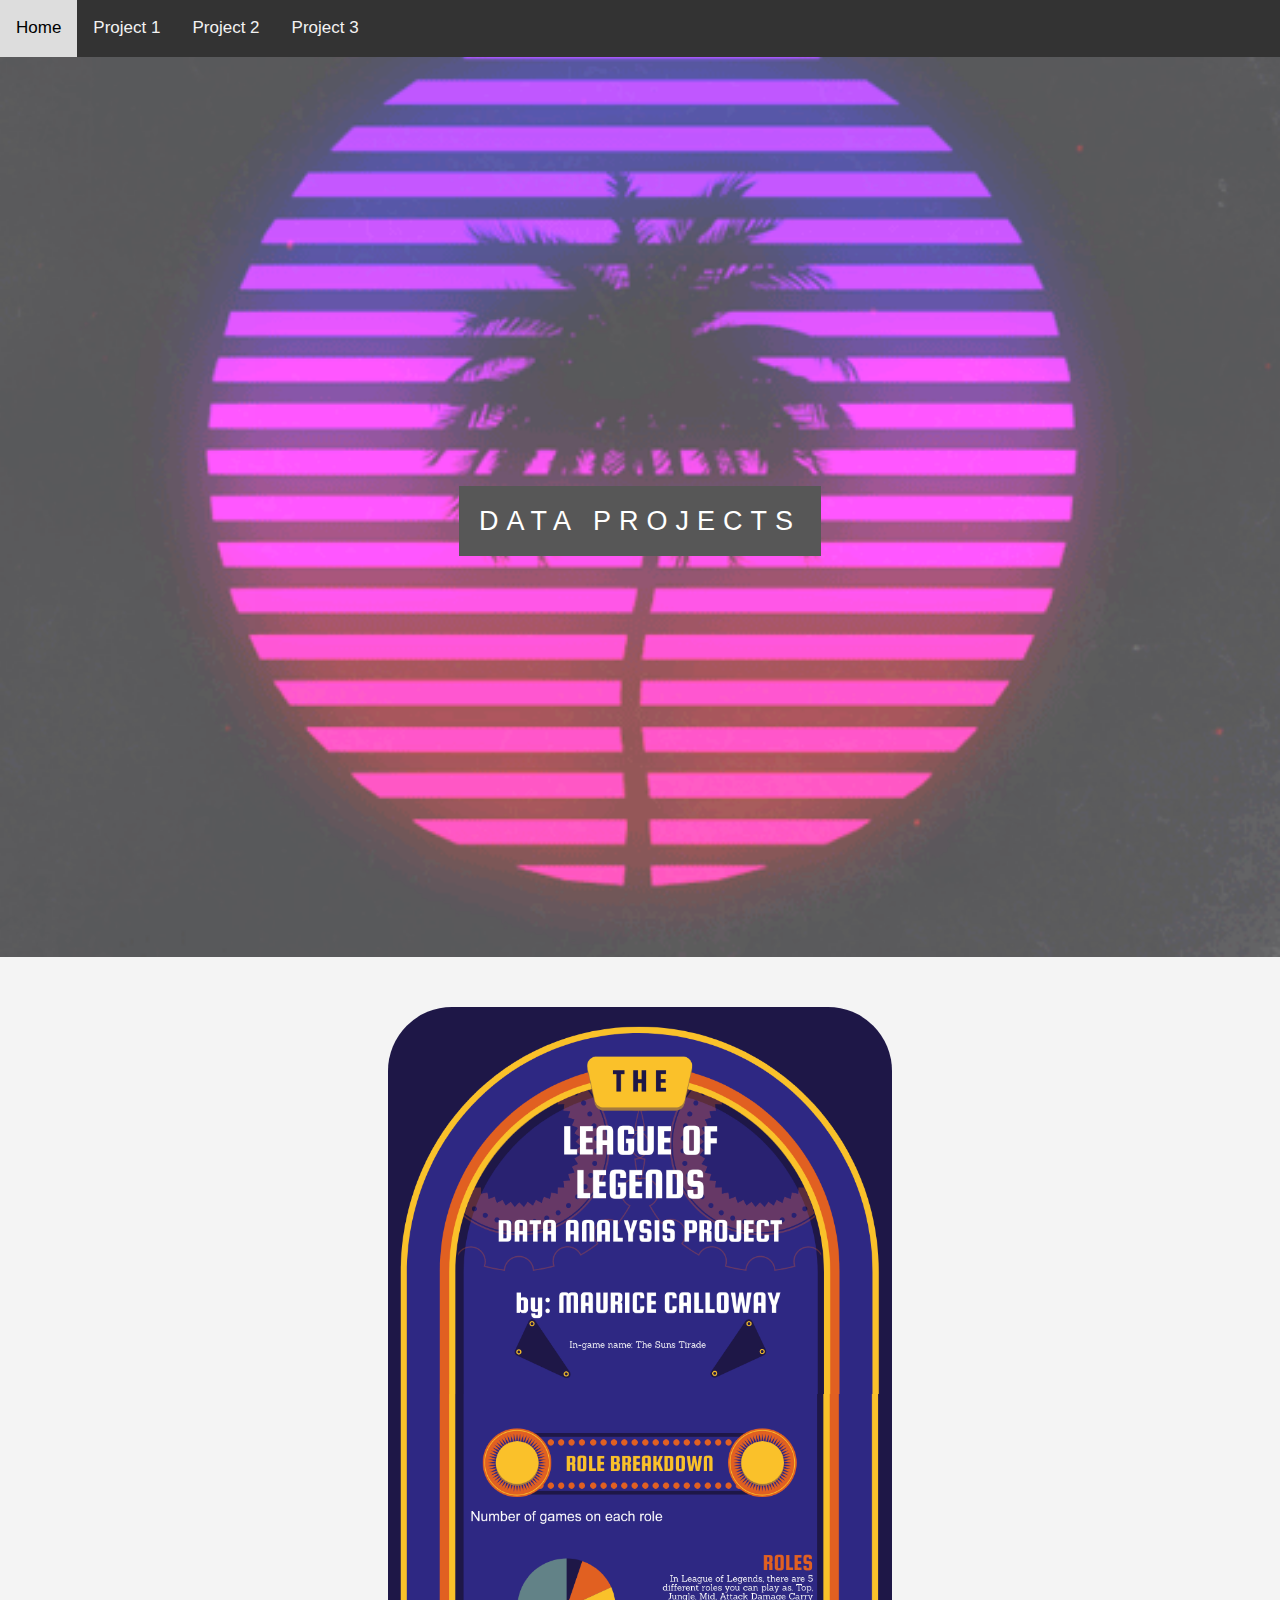
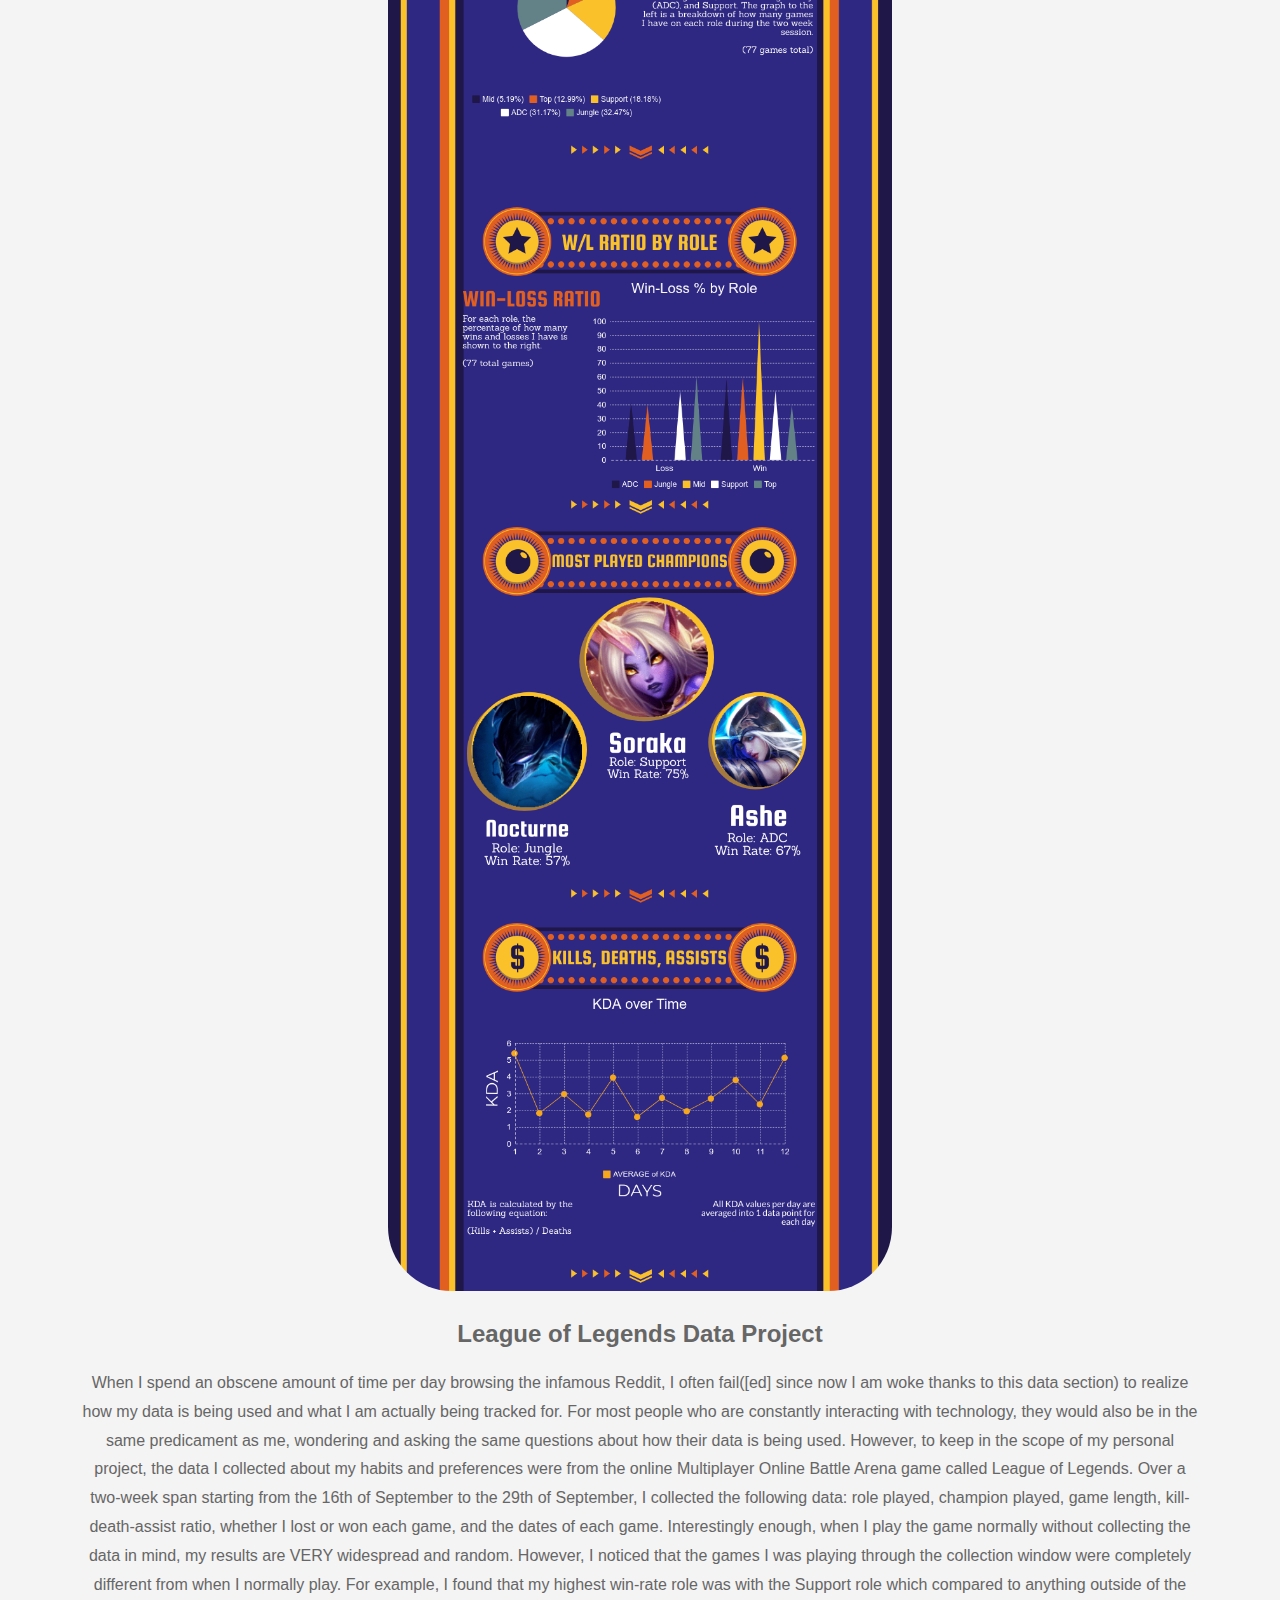
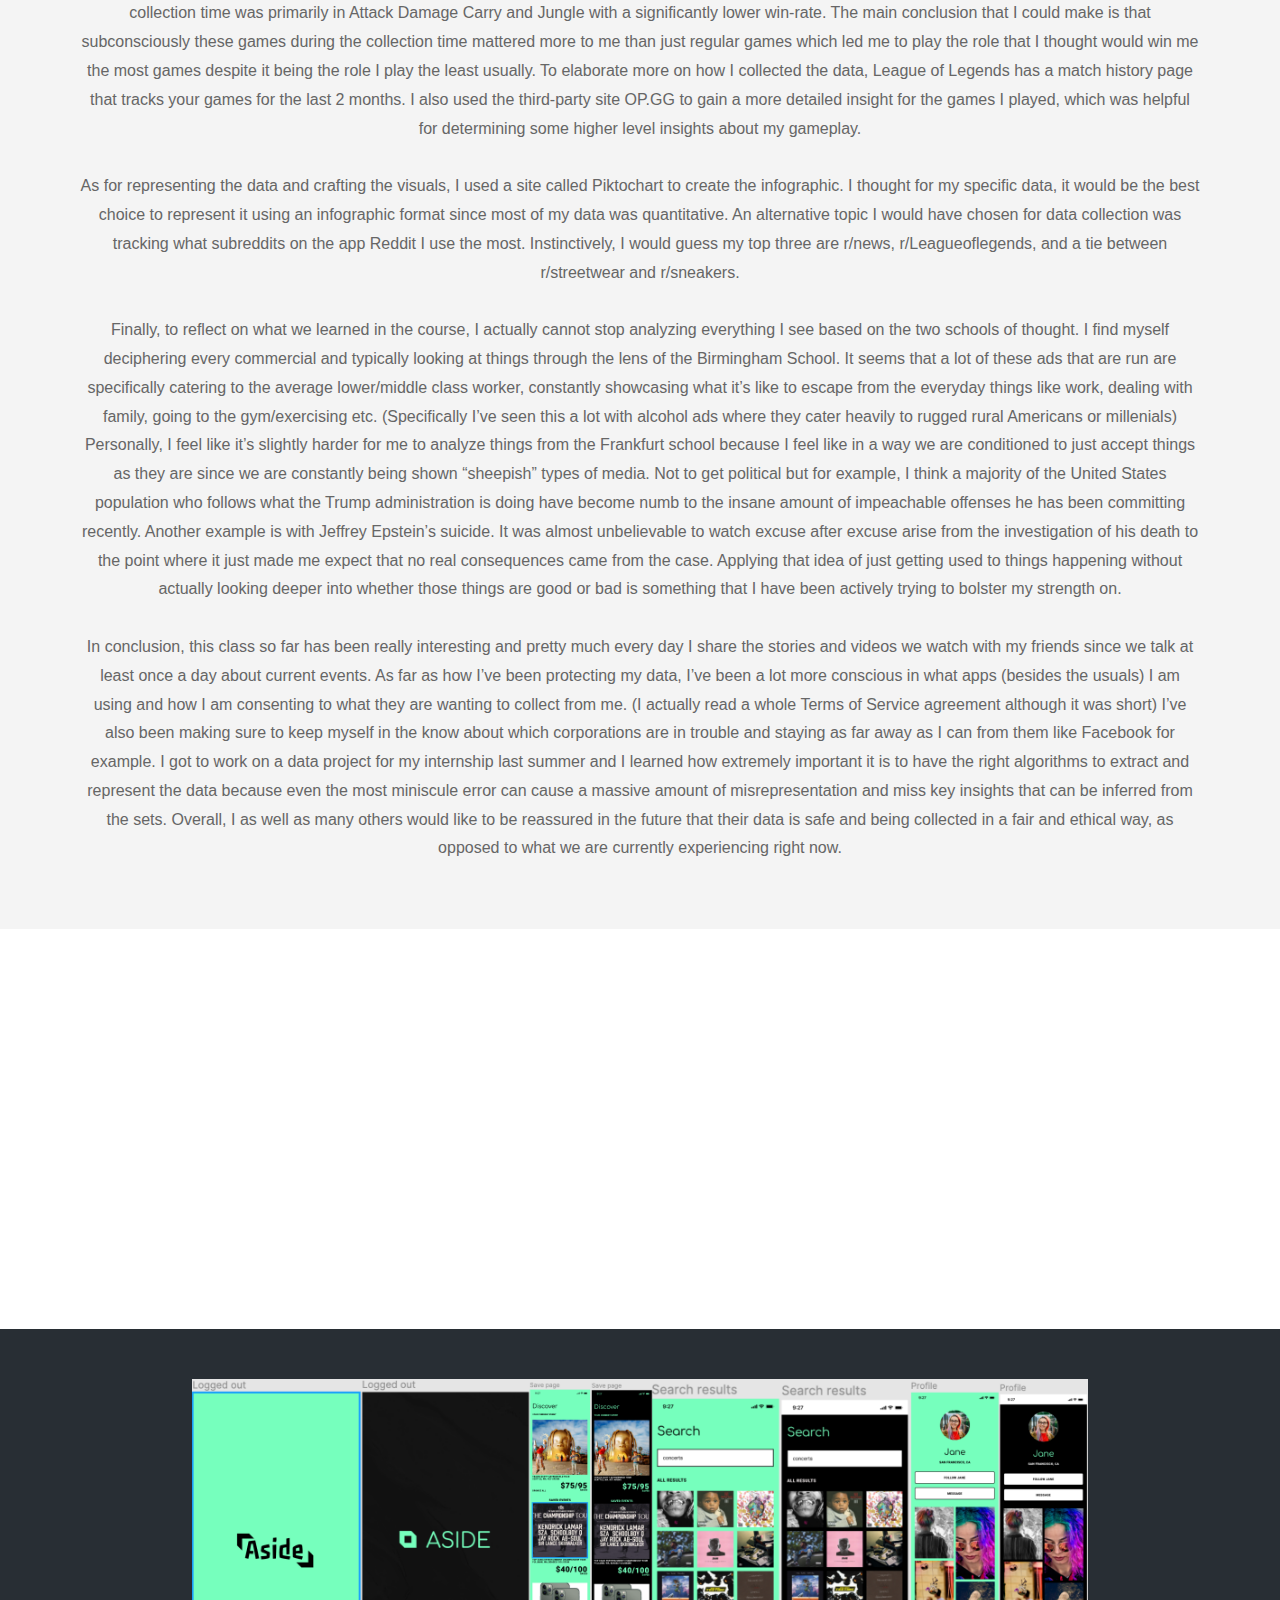
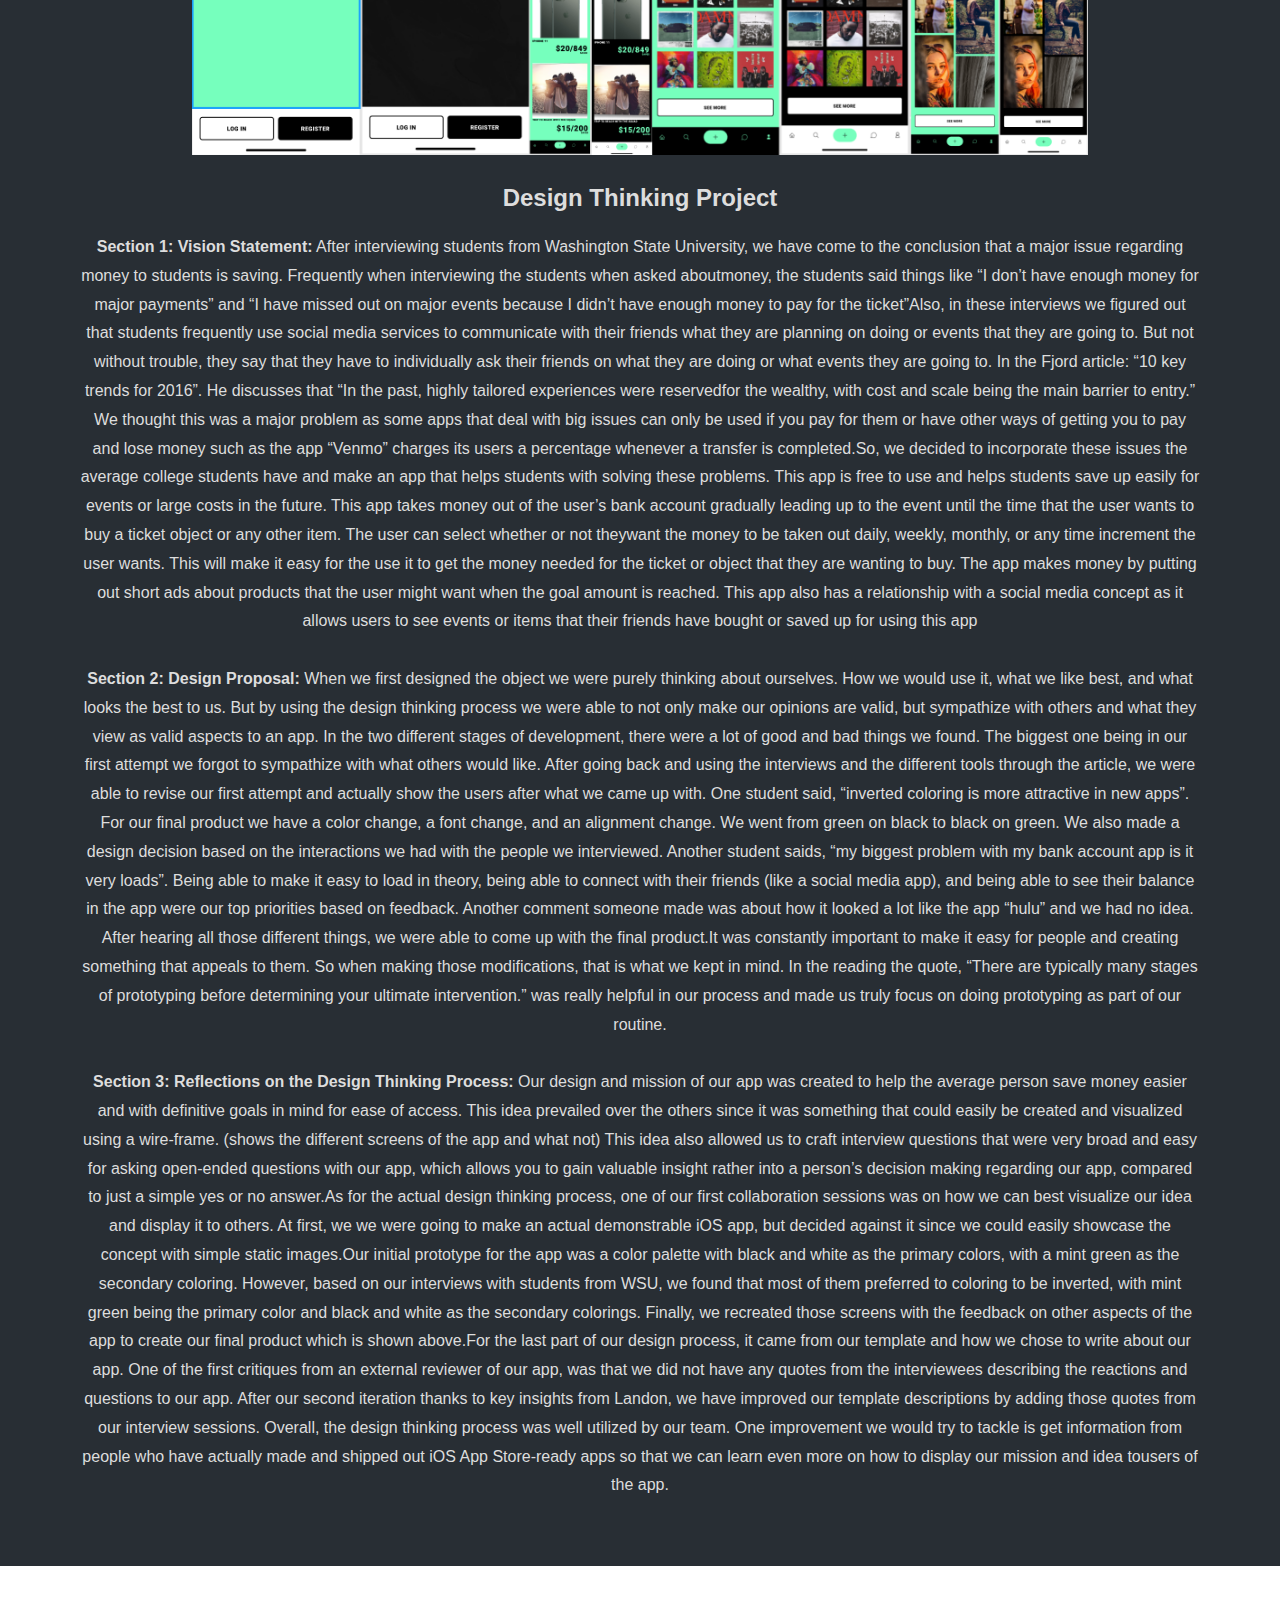
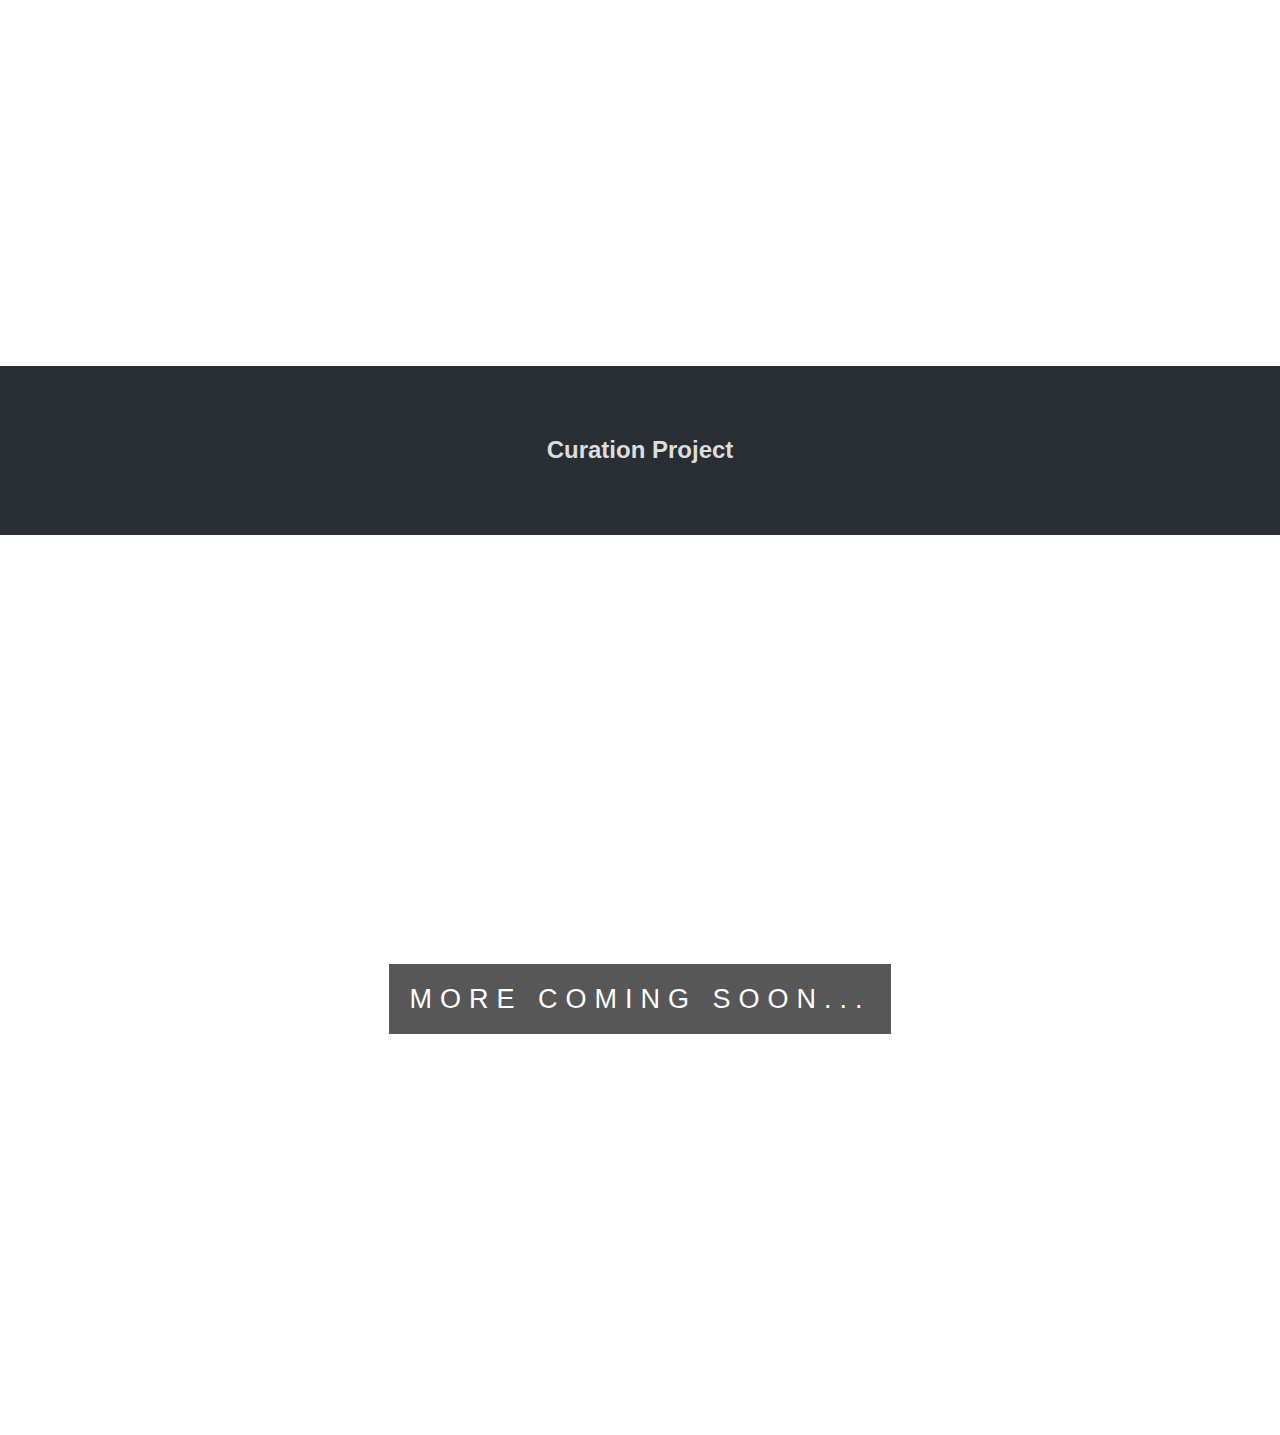
==== index.html @ bbd53dca "Finished the website" ====
<!DOCTYPE html>
<html lang="en">
<head>
  <meta charset="UTF-8">
  <meta name="viewport" content="width=device-width, initial-scale=1.0">
  <meta http-equiv="X-UA-Compatible" content="ie=edge">
  <title>Maurice Calloway</title>
  <link rel="stylesheet" href="css/style2.css">
</head>

<body>
  <div class="topnav">
  <a href="index0.html"/>Home</a>
  <a href="#project1" input type="button" onClick="document.getElementById('project1').scrollIntoView();" />Project 1</a>
  <a href="#project2" input type="button" onClick="document.getElementById('project2').scrollIntoView();" / >Project 2</a>
  <a href="#project3" input type="button" onClick="document.getElementById('project3').scrollIntoView();" />Project 3</a>
  </div>

  <div class="pimg1">
    <div class="ptext">
      <span class="border">
        DATA PROJECTS
      </span>
    </div>
  </div>

  <section id="project1" class="section section-light">
    <img class="info" src="img/Info2.png" alt="aquarius logo">
    <h2>League of Legends Data Project</h2>
    <p>


	When I spend an obscene amount of time per day browsing the infamous Reddit, I often fail([ed] since now I am woke thanks to this data section) to realize how my data is being used and what I am actually being tracked for. For most people who are constantly interacting with technology, they would also be in the same predicament as me, wondering and asking the same questions about how their data is being used. However, to keep in the scope of my personal project, the data I collected about my habits and preferences were from the online Multiplayer Online Battle Arena game called League of Legends. Over a two-week span starting from the 16th of September to the 29th of September, I collected the following data: role played, champion played, game length, kill-death-assist ratio, whether I lost or won each game, and the dates of each game. Interestingly enough, when I play the game normally without collecting the data in mind, my results are VERY widespread and random. However, I noticed that the games I was playing through the collection window were completely different from when I normally play. For example, I found that my highest win-rate role was with the Support role which compared to anything outside of the collection time was primarily in Attack Damage Carry and Jungle with a significantly lower win-rate. The main conclusion that I could make is that subconsciously these games during the collection time mattered more to me than just regular games which led me to play the role that I thought would win me the most games despite it being the role I play the least usually. To elaborate more on how I collected the data, League of Legends has a match history page that tracks your games for the last 2 months. I also used the third-party site OP.GG to gain a more detailed insight for the games I played, which was helpful for determining some higher level insights about my gameplay.

<br>
<br>

As for representing the data and crafting the visuals, I used a site called Piktochart to create the infographic. I thought for my specific data, it would be the best choice to represent it using an infographic format since most of my data was quantitative.
An alternative topic I would have chosen for data collection was tracking what subreddits on the app Reddit I use the most. Instinctively, I would guess my top three are r/news, r/Leagueoflegends, and a tie between r/streetwear and r/sneakers.

<br>
<br>

Finally, to reflect on what we learned in the course, I actually cannot stop analyzing everything I see based on the two schools of thought. I find myself deciphering every commercial and typically looking at things through the lens of the Birmingham School. It seems that a lot of these ads that are run are specifically catering to the average lower/middle class worker, constantly showcasing what it’s like to escape from the everyday things like work, dealing with family, going to the gym/exercising etc. (Specifically I’ve seen this a lot with alcohol ads where they cater heavily to rugged rural Americans or millenials) Personally, I feel like it’s slightly harder for me to analyze things from the Frankfurt school because I feel like in a way we are conditioned to just accept things as they are since we are constantly being shown “sheepish” types of media. Not to get political but for example, I think a majority of the United States population who follows what the Trump administration is doing have become numb to the insane amount of impeachable offenses he has been committing recently. Another example is with Jeffrey Epstein’s suicide. It was almost unbelievable to watch excuse after excuse arise from the investigation of his death to the point where it just made me expect that no real consequences came from the case. Applying that idea of just getting used to things happening without actually looking deeper into whether those things are good or bad is something that I have been actively trying to bolster my strength on.

<br>
<br>

In conclusion, this class so far has been really interesting and pretty much every day I share the stories and videos we watch with my friends since we talk at least once a day about current events. As far as how I’ve been protecting my data, I’ve been a lot more conscious in what apps (besides the usuals) I am using and how I am consenting to what they are wanting to collect from me. (I actually read a whole Terms of Service agreement although it was short) I’ve also been making sure to keep myself in the know about which corporations are in trouble and staying as far away as I can from them like Facebook for example. I got to work on a data project for my internship last summer and I learned how extremely important it is to have the right algorithms to extract and represent the data because even the most miniscule error can cause a massive amount of misrepresentation and miss key insights that can be inferred from the sets. Overall, I as well as many others would like to be reassured in the future that their data is safe and being collected in a fair and ethical way, as opposed to what we are currently experiencing right now.

    </p>
  </section>

  <div class="pimg2">
    <div class="ptext">
      <span class="border trans">

      </span>
    </div>
  </div>

  <section id="project2" class="section section-dark">
    <img class="aside" src="img/AsideStack.png" alt="aquarius logo">
    <h2>Design Thinking Project</h2>
  <p>
      <strong>Section 1: Vision Statement:</strong> After interviewing students from Washington State University, we have come to the conclusion that a major issue regarding money to students is saving. Frequently when interviewing the students when asked aboutmoney, the students said things like “I don’t have enough money for major payments” and “I have missed out on major events because I didn’t have enough money to pay for the ticket”Also, in these interviews we figured out that students frequently use social media services to communicate with their friends what they are planning on doing or events that they are going to. But not without trouble, they say that they have to individually ask their friends on what they are doing or what events they are going to. In the Fjord article: “10 key trends for 2016”. He discusses that “In the past, highly tailored experiences were reservedfor the wealthy, with cost and scale being the main barrier to entry.” We thought this was a major problem as some apps that deal with big issues can only be used if you pay for them or have other ways of getting you to pay and lose money such as the app “Venmo” charges its users a percentage whenever a transfer is completed.So, we decided to incorporate these issues the average college students have and make an app that helps students with solving these problems. This app is free to use and helps students save up easily for events or large costs in the future. This app takes money out of the user’s bank account gradually leading up to the event
until the time that the user wants to buy a ticket object or any other item. The user can select whether or not theywant the money to be taken out daily, weekly, monthly, or any time increment the user wants. This will make it easy for the use it to get the money needed for the ticket or object that they are wanting to buy. The app makes money by putting out short ads about products that the user might want when the goal amount is reached. This app also has a relationship with a social media concept as it allows users to see events or items that their friends have bought or saved up for using this app

<br>
<br>

<strong>Section 2: Design Proposal:</strong> When we first designed the object we were purely thinking about ourselves. How we would use it, what we like best, and what looks the best to us. But by using the design thinking process we were able to not only make our opinions are valid, but sympathize with others and what they view as valid aspects to an app. In the two different stages of development, there were a lot of good and bad things we found. The biggest one being in our first attempt we forgot to sympathize with what others would like. After going back and using the interviews and the different tools through the article, we were able to revise our first attempt and actually show the users after what we came up with. One student said, “inverted coloring is more attractive in new apps”. For our final product we have a color change, a font change, and an alignment change. We went from green on black to black on green. We also made a design decision based on the interactions we had with the people we interviewed. Another student saids, “my biggest problem with my bank account app is it very loads”. Being able to make it easy to load in theory, being able to connect with their friends (like a social media app), and being able to see their balance in the app were our top priorities based on feedback. Another comment someone made was about how it looked a lot like the app “hulu” and we had no idea. After hearing all those different things, we were able to come up with the final product.It was constantly important to make it easy for people and creating something that appeals to them. So when making those modifications, that is what we kept in mind. In the reading the quote, “There are typically many stages of prototyping before determining your ultimate intervention.”  was really helpful in our process and made us truly focus on doing prototyping as part of our routine.

<br>
<br>

<strong>Section 3: Reflections on the Design Thinking Process:</strong> Our design and mission of our app was created to help the average person save money easier and with definitive goals in mind for ease of access. This idea prevailed over the others since it was something that could easily be created and visualized using a wire-frame. (shows the different screens of the app and what not) This idea also allowed us to craft interview questions that were very broad and easy for asking open-ended questions with our app, which allows you to gain valuable insight rather into a person’s decision making regarding our app, compared to just a simple yes or no answer.As for the actual design thinking process, one of our first collaboration sessions was on how we can best visualize our idea and display it to others. At first, we we were going to make an actual demonstrable iOS app, but decided against it since we could easily showcase the concept with simple static images.Our initial prototype for the app was a color palette with black and white as the primary colors, with a mint green as the secondary coloring. However, based on our interviews with students from WSU, we found that most of them preferred to coloring to be inverted, with mint green being the primary color and black and white as the secondary colorings. Finally, we recreated those screens with the feedback on other aspects of the app to create our final product which is shown above.For the last part of our design process, it came from our template and how we chose to write about our app. One of the first critiques from an external reviewer of our app, was that we did not have any quotes from the interviewees describing the reactions and questions to our app. After our second iteration thanks to key insights from Landon, we have improved our template descriptions by adding those quotes from our interview sessions. Overall, the design thinking process was well utilized by our team. One improvement we would try to tackle is get information from people who have actually made and shipped out iOS App Store-ready apps so that we can learn even more on how to display our mission and idea tousers of the app.
</p>
  </section>

  <div class="pimg3">
    <div class="ptext">
      <span class="border trans">
      HISTORY OF HEADPHONES
      </span>
    </div>
  </div>

  <section id="project3" class="section section-dark">
    <h2>Curation Project</h2>
    <p>

    </p>
  </section>

  <div class="pimg1">
    <div class="ptext">
      <span class="border">
        MORE COMING SOON...
      </span>
    </div>
  </div>
</body>
</html>
---- css/style2.css ----
body, html{
  height:100%;
  margin:0;
  font-size:16px;
  font-family:"Lato", sans-serif;
  font-weight:400;
  line-height:1.8em;
  color:#666;
  scroll-behavior: smooth;
}



.pimg1, .pimg2, .pimg3{
  position:relative;
  opacity:0.70;
  background-position:center;
  background-size:cover;
  background-repeat:no-repeat;

  /*
    fixed = parallax
    scroll = normal
  */
  background-attachment:fixed;
}

.pimg1{
  background-image:url('../img/palm-tree3.gif');
  min-height:100%;
}

.pimg2{
  background-image:url('../img/Aside1.png');
  min-height:400px;
}

.pimg3{
  background-image:url('../img/CurationThumbnail.png');
  min-height:400px;
}

.aside {
  width: 80%;
}

.info {
  border-radius: 64px;
  width: 45%;
}

/* Add a black background color to the top navigation */
.topnav {
  background-color: #333;
  overflow: hidden;
}

/* Style the links inside the navigation bar */
.topnav a {
  float: left;
  color: #f2f2f2;
  text-align: center;
  padding: 14px 16px;
  text-decoration: none;
  font-size: 17px;
  font-family: "Lato", sans-serif;
}

/* Change the color of links on hover */
.topnav a:hover {
  background-color: #ddd;
  color: black;
}

.section{
  text-align:center;
  overflow: hidden;
  text-overflow: ellipsis;
  padding:50px 80px;
}

.section-light{
  background-color:#f4f4f4;
  color:#666;
}

.section-dark{
  background-color:#282e34;
  color:#ddd;
}

.ptext{
  position:absolute;
  top:50%;
  width:100%;
  text-align:center;
  color:#000;
  font-size:27px;
  letter-spacing:8px;
  text-transform:uppercase;
}

.ptext .border{
  background-color:#111;
  color:#fff;
  padding:20px;
}

.ptext .border.trans{
  background-color:transparent;
}

@media(max-width:568px){
  .pimg1, .pimg2, .pimg3{
    background-attachment:scroll;
  }
}
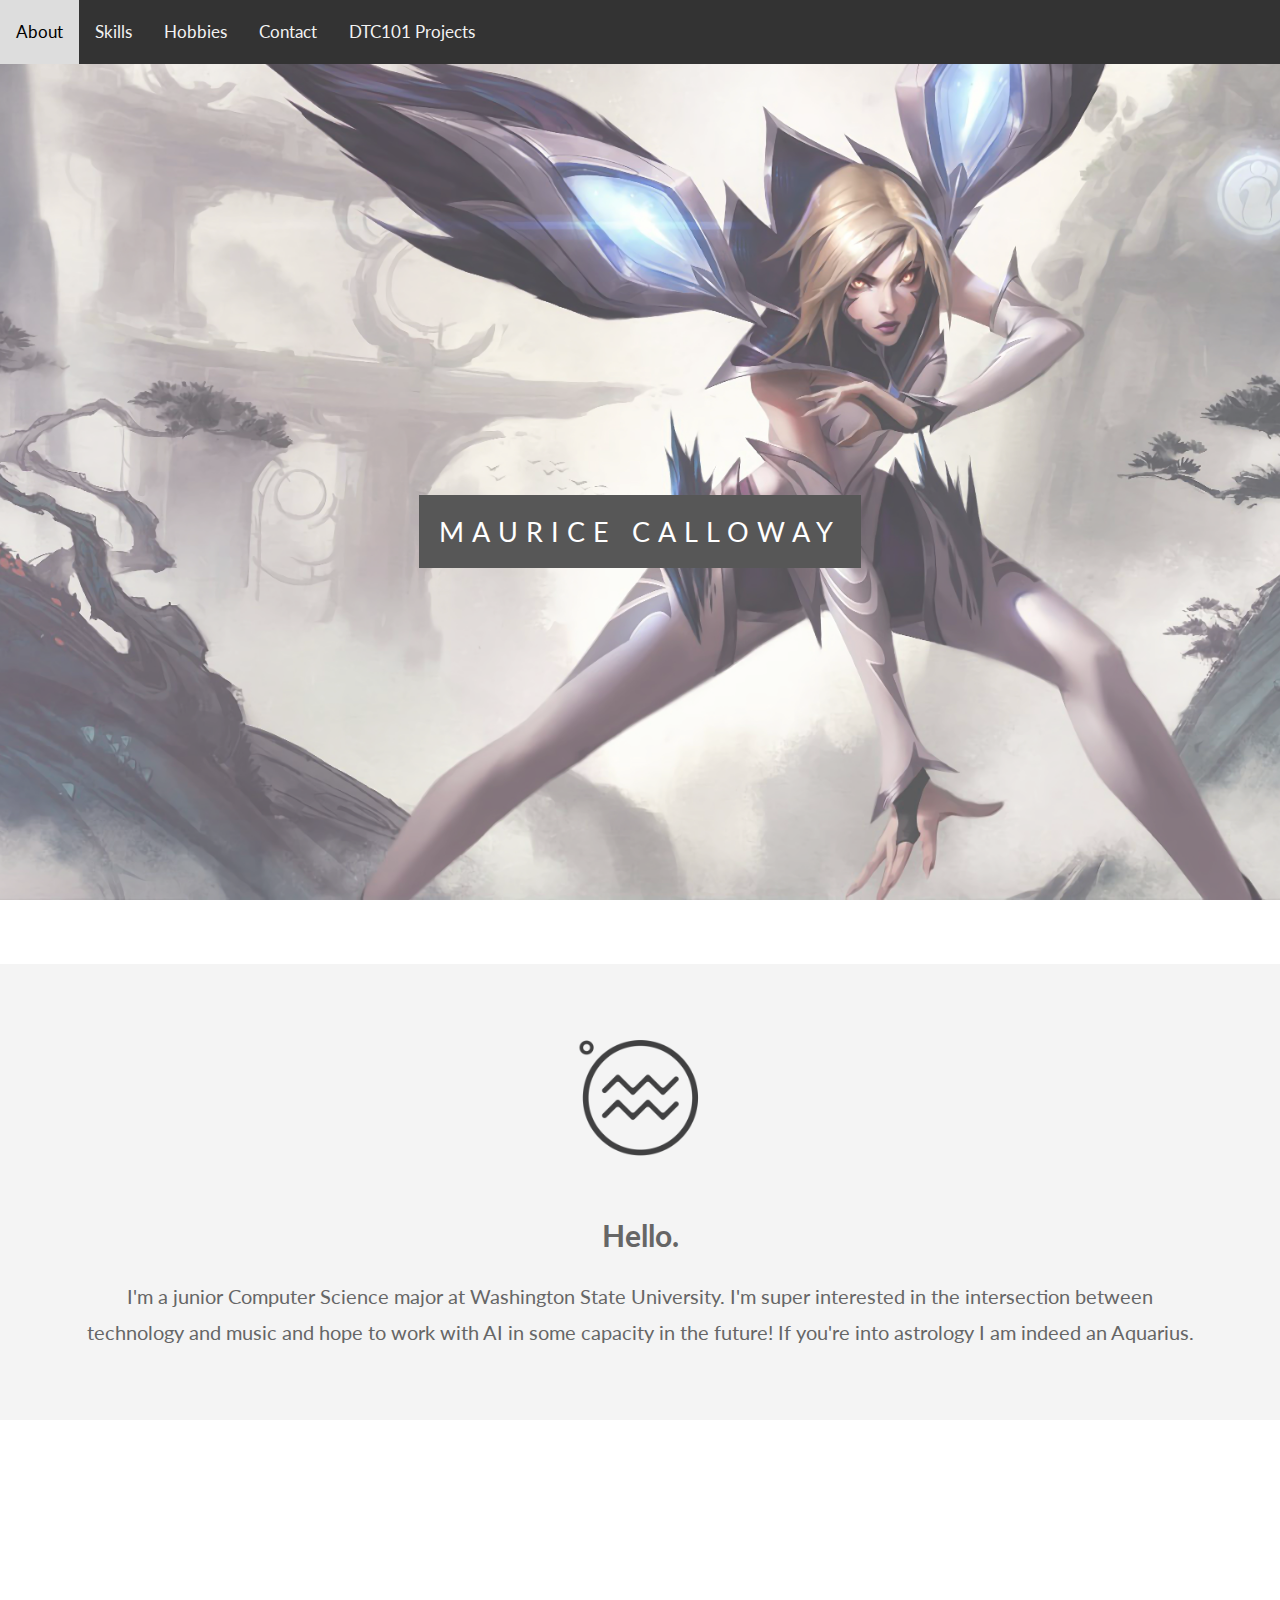
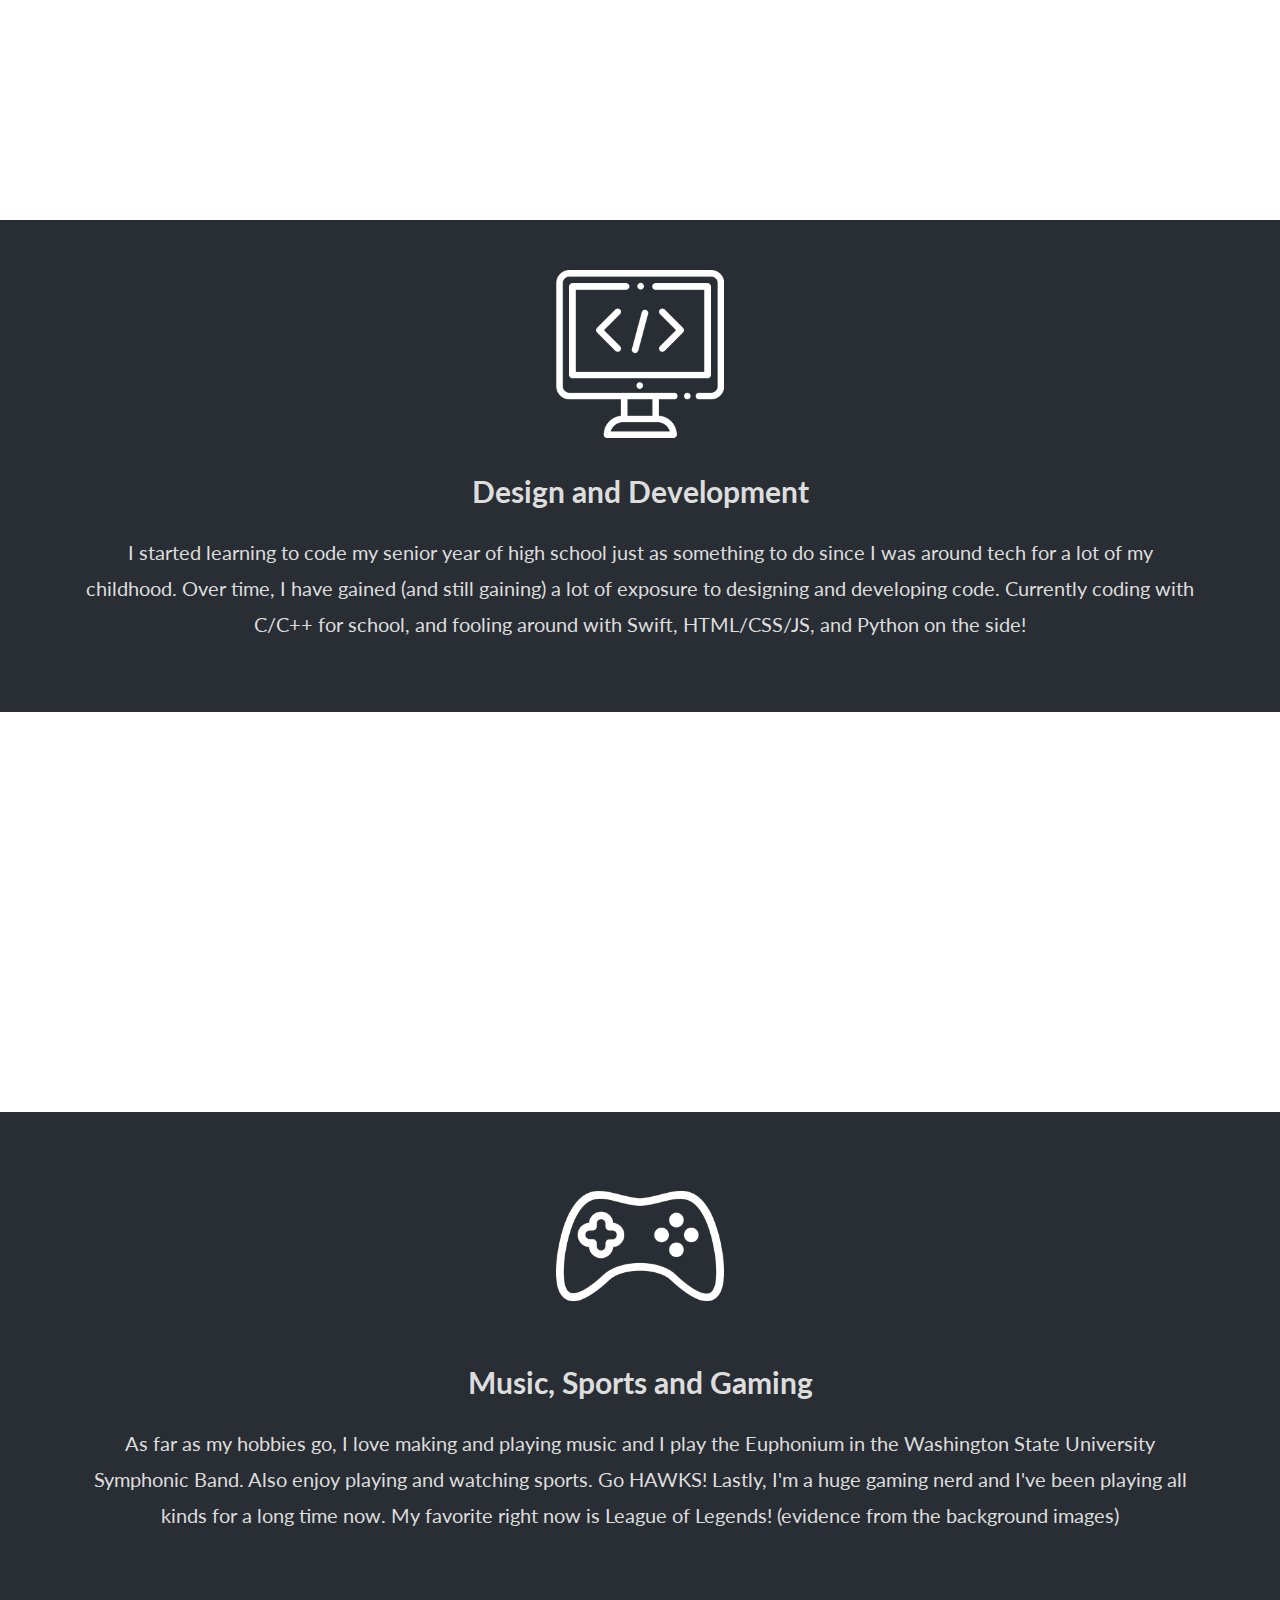
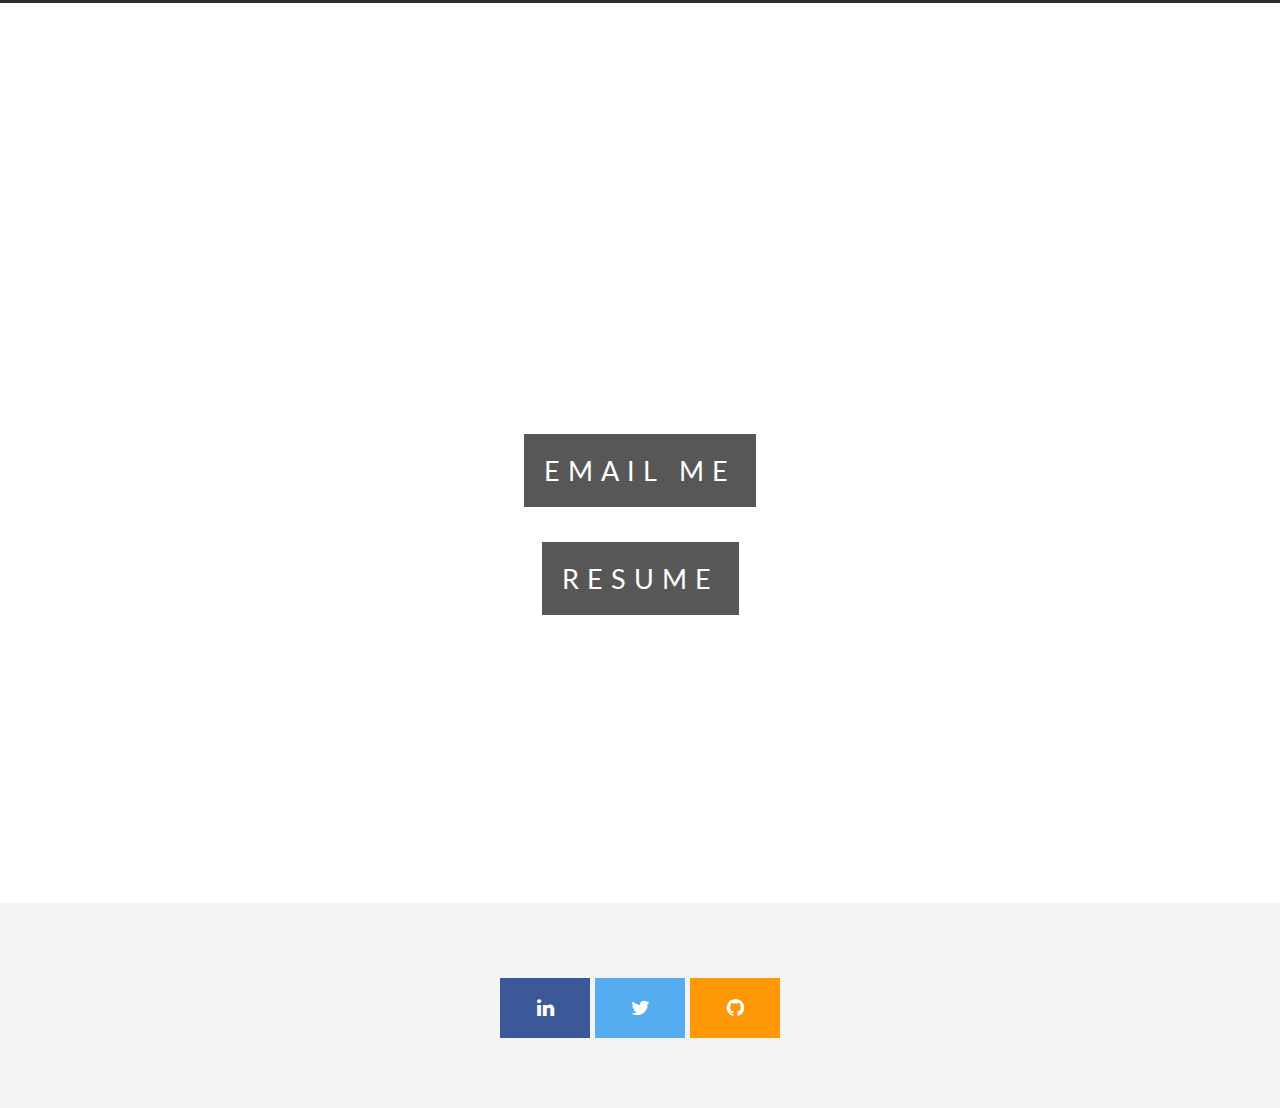
==== commit 68b330fb: "Fixed bugs and added clarity for paragraphs and changed wallpaper" ====
--- a/index.html
+++ b/index.html
@@ -1,104 +1,106 @@
-<!DOCTYPE html>
-<html lang="en">
-<head>
-  <meta charset="UTF-8">
-  <meta name="viewport" content="width=device-width, initial-scale=1.0">
-  <meta http-equiv="X-UA-Compatible" content="ie=edge">
-  <title>Maurice Calloway</title>
-  <link rel="stylesheet" href="css/style2.css">
-</head>
-
-<body>
-  <div class="topnav">
-  <a href="index0.html"/>Home</a>
-  <a href="#project1" input type="button" onClick="document.getElementById('project1').scrollIntoView();" />Project 1</a>
-  <a href="#project2" input type="button" onClick="document.getElementById('project2').scrollIntoView();" / >Project 2</a>
-  <a href="#project3" input type="button" onClick="document.getElementById('project3').scrollIntoView();" />Project 3</a>
-  </div>
-
-  <div class="pimg1">
-    <div class="ptext">
-      <span class="border">
-        DATA PROJECTS
-      </span>
-    </div>
-  </div>
-
-  <section id="project1" class="section section-light">
-    <img class="info" src="img/Info2.png" alt="aquarius logo">
-    <h2>League of Legends Data Project</h2>
-    <p>
-
-
-	When I spend an obscene amount of time per day browsing the infamous Reddit, I often fail([ed] since now I am woke thanks to this data section) to realize how my data is being used and what I am actually being tracked for. For most people who are constantly interacting with technology, they would also be in the same predicament as me, wondering and asking the same questions about how their data is being used. However, to keep in the scope of my personal project, the data I collected about my habits and preferences were from the online Multiplayer Online Battle Arena game called League of Legends. Over a two-week span starting from the 16th of September to the 29th of September, I collected the following data: role played, champion played, game length, kill-death-assist ratio, whether I lost or won each game, and the dates of each game. Interestingly enough, when I play the game normally without collecting the data in mind, my results are VERY widespread and random. However, I noticed that the games I was playing through the collection window were completely different from when I normally play. For example, I found that my highest win-rate role was with the Support role which compared to anything outside of the collection time was primarily in Attack Damage Carry and Jungle with a significantly lower win-rate. The main conclusion that I could make is that subconsciously these games during the collection time mattered more to me than just regular games which led me to play the role that I thought would win me the most games despite it being the role I play the least usually. To elaborate more on how I collected the data, League of Legends has a match history page that tracks your games for the last 2 months. I also used the third-party site OP.GG to gain a more detailed insight for the games I played, which was helpful for determining some higher level insights about my gameplay.
-
-<br>
-<br>
-
-As for representing the data and crafting the visuals, I used a site called Piktochart to create the infographic. I thought for my specific data, it would be the best choice to represent it using an infographic format since most of my data was quantitative.
-An alternative topic I would have chosen for data collection was tracking what subreddits on the app Reddit I use the most. Instinctively, I would guess my top three are r/news, r/Leagueoflegends, and a tie between r/streetwear and r/sneakers.
-
-<br>
-<br>
-
-Finally, to reflect on what we learned in the course, I actually cannot stop analyzing everything I see based on the two schools of thought. I find myself deciphering every commercial and typically looking at things through the lens of the Birmingham School. It seems that a lot of these ads that are run are specifically catering to the average lower/middle class worker, constantly showcasing what it’s like to escape from the everyday things like work, dealing with family, going to the gym/exercising etc. (Specifically I’ve seen this a lot with alcohol ads where they cater heavily to rugged rural Americans or millenials) Personally, I feel like it’s slightly harder for me to analyze things from the Frankfurt school because I feel like in a way we are conditioned to just accept things as they are since we are constantly being shown “sheepish” types of media. Not to get political but for example, I think a majority of the United States population who follows what the Trump administration is doing have become numb to the insane amount of impeachable offenses he has been committing recently. Another example is with Jeffrey Epstein’s suicide. It was almost unbelievable to watch excuse after excuse arise from the investigation of his death to the point where it just made me expect that no real consequences came from the case. Applying that idea of just getting used to things happening without actually looking deeper into whether those things are good or bad is something that I have been actively trying to bolster my strength on.
-
-<br>
-<br>
-
-In conclusion, this class so far has been really interesting and pretty much every day I share the stories and videos we watch with my friends since we talk at least once a day about current events. As far as how I’ve been protecting my data, I’ve been a lot more conscious in what apps (besides the usuals) I am using and how I am consenting to what they are wanting to collect from me. (I actually read a whole Terms of Service agreement although it was short) I’ve also been making sure to keep myself in the know about which corporations are in trouble and staying as far away as I can from them like Facebook for example. I got to work on a data project for my internship last summer and I learned how extremely important it is to have the right algorithms to extract and represent the data because even the most miniscule error can cause a massive amount of misrepresentation and miss key insights that can be inferred from the sets. Overall, I as well as many others would like to be reassured in the future that their data is safe and being collected in a fair and ethical way, as opposed to what we are currently experiencing right now.
-
-    </p>
-  </section>
-
-  <div class="pimg2">
-    <div class="ptext">
-      <span class="border trans">
-
-      </span>
-    </div>
-  </div>
-
-  <section id="project2" class="section section-dark">
-    <img class="aside" src="img/AsideStack.png" alt="aquarius logo">
-    <h2>Design Thinking Project</h2>
-  <p>
-      <strong>Section 1: Vision Statement:</strong> After interviewing students from Washington State University, we have come to the conclusion that a major issue regarding money to students is saving. Frequently when interviewing the students when asked aboutmoney, the students said things like “I don’t have enough money for major payments” and “I have missed out on major events because I didn’t have enough money to pay for the ticket”Also, in these interviews we figured out that students frequently use social media services to communicate with their friends what they are planning on doing or events that they are going to. But not without trouble, they say that they have to individually ask their friends on what they are doing or what events they are going to. In the Fjord article: “10 key trends for 2016”. He discusses that “In the past, highly tailored experiences were reservedfor the wealthy, with cost and scale being the main barrier to entry.” We thought this was a major problem as some apps that deal with big issues can only be used if you pay for them or have other ways of getting you to pay and lose money such as the app “Venmo” charges its users a percentage whenever a transfer is completed.So, we decided to incorporate these issues the average college students have and make an app that helps students with solving these problems. This app is free to use and helps students save up easily for events or large costs in the future. This app takes money out of the user’s bank account gradually leading up to the event
-until the time that the user wants to buy a ticket object or any other item. The user can select whether or not theywant the money to be taken out daily, weekly, monthly, or any time increment the user wants. This will make it easy for the use it to get the money needed for the ticket or object that they are wanting to buy. The app makes money by putting out short ads about products that the user might want when the goal amount is reached. This app also has a relationship with a social media concept as it allows users to see events or items that their friends have bought or saved up for using this app
-
-<br>
-<br>
-
-<strong>Section 2: Design Proposal:</strong> When we first designed the object we were purely thinking about ourselves. How we would use it, what we like best, and what looks the best to us. But by using the design thinking process we were able to not only make our opinions are valid, but sympathize with others and what they view as valid aspects to an app. In the two different stages of development, there were a lot of good and bad things we found. The biggest one being in our first attempt we forgot to sympathize with what others would like. After going back and using the interviews and the different tools through the article, we were able to revise our first attempt and actually show the users after what we came up with. One student said, “inverted coloring is more attractive in new apps”. For our final product we have a color change, a font change, and an alignment change. We went from green on black to black on green. We also made a design decision based on the interactions we had with the people we interviewed. Another student saids, “my biggest problem with my bank account app is it very loads”. Being able to make it easy to load in theory, being able to connect with their friends (like a social media app), and being able to see their balance in the app were our top priorities based on feedback. Another comment someone made was about how it looked a lot like the app “hulu” and we had no idea. After hearing all those different things, we were able to come up with the final product.It was constantly important to make it easy for people and creating something that appeals to them. So when making those modifications, that is what we kept in mind. In the reading the quote, “There are typically many stages of prototyping before determining your ultimate intervention.”  was really helpful in our process and made us truly focus on doing prototyping as part of our routine.
-
-<br>
-<br>
-
-<strong>Section 3: Reflections on the Design Thinking Process:</strong> Our design and mission of our app was created to help the average person save money easier and with definitive goals in mind for ease of access. This idea prevailed over the others since it was something that could easily be created and visualized using a wire-frame. (shows the different screens of the app and what not) This idea also allowed us to craft interview questions that were very broad and easy for asking open-ended questions with our app, which allows you to gain valuable insight rather into a person’s decision making regarding our app, compared to just a simple yes or no answer.As for the actual design thinking process, one of our first collaboration sessions was on how we can best visualize our idea and display it to others. At first, we we were going to make an actual demonstrable iOS app, but decided against it since we could easily showcase the concept with simple static images.Our initial prototype for the app was a color palette with black and white as the primary colors, with a mint green as the secondary coloring. However, based on our interviews with students from WSU, we found that most of them preferred to coloring to be inverted, with mint green being the primary color and black and white as the secondary colorings. Finally, we recreated those screens with the feedback on other aspects of the app to create our final product which is shown above.For the last part of our design process, it came from our template and how we chose to write about our app. One of the first critiques from an external reviewer of our app, was that we did not have any quotes from the interviewees describing the reactions and questions to our app. After our second iteration thanks to key insights from Landon, we have improved our template descriptions by adding those quotes from our interview sessions. Overall, the design thinking process was well utilized by our team. One improvement we would try to tackle is get information from people who have actually made and shipped out iOS App Store-ready apps so that we can learn even more on how to display our mission and idea tousers of the app.
-</p>
-  </section>
-
-  <div class="pimg3">
-    <div class="ptext">
-      <span class="border trans">
-      HISTORY OF HEADPHONES
-      </span>
-    </div>
-  </div>
-
-  <section id="project3" class="section section-dark">
-    <h2>Curation Project</h2>
-    <p>
-
-    </p>
-  </section>
-
-  <div class="pimg1">
-    <div class="ptext">
-      <span class="border">
-        MORE COMING SOON...
-      </span>
-    </div>
-  </div>
-</body>
-</html>
+<!DOCTYPE html>
+<html lang="en" dir="ltr">
+  <head>
+    <meta charset="utf-8">
+    <title>Maurice Calloway</title>
+    <link rel="stylesheet" href="css/style.css">
+    <link href="https://fonts.googleapis.com/css?family=Open+Sans|Oswald&display=swap" rel="stylesheet">
+    <link href="https://fonts.googleapis.com/css?family=EB+Garamond|Oswald&display=swap" rel="stylesheet">
+    <link rel="stylesheet" href="https://cdnjs.cloudflare.com/ajax/libs/font-awesome/4.7.0/css/font-awesome.min.css">
+    <link href="https://fonts.googleapis.com/css?family=Lato&display=swap" rel="stylesheet">
+
+
+  </head>
+
+
+  <body>
+    <div class="topnav">
+      <a href="#about" input type="button" onClick="document.getElementById('about').scrollIntoView();" />About</a>
+      <a href="#skills" input type="button" onClick="document.getElementById('skills').scrollIntoView();" / >Skills</a>
+      <a href="#hobbies" input type="button" onClick="document.getElementById('hobbies').scrollIntoView();" />Hobbies</a>
+      <a href="#contact" input type="button" onClick="document.getElementById('contact').scrollIntoView();" />Contact</a>
+      <a href="data-projects.html"/>DTC101 Projects</a>
+    </div>
+
+
+    <div class="top-container">
+      <div class="ptext">
+        <span class="border">
+          MAURICE CALLOWAY
+        </span>
+      </div>
+    </div>
+
+    <section id="about" class="section section-light">
+      <img class="aquarius" src="img/aquarius.png" alt="aquarius logo">
+      <h2>Hello.</h2>
+      <p>
+        I'm a junior Computer Science major at Washington State University.
+        I'm super interested in the intersection between technology and music and hope to work with AI in some capacity in the future!
+        If you're into astrology I am indeed an Aquarius.
+      </p>
+    </section>
+
+    <div id="skills"class="middle-container">
+      <div class="ptext">
+        <span class="border trans">
+          SKILLS
+        </span>
+      </div>
+    </div>
+
+    <section class="section section-dark">
+      <img class="aquarius" src="img/coding.png" alt="aquarius logo">
+      <h2>Design and Development</h2>
+      <p>
+        I started learning to code my senior year of high school just as something to do since I was around tech for a lot of my childhood.
+        Over time, I have gained (and still gaining) a lot of exposure to designing and developing code.
+        Currently coding with C/C++ for school, and fooling around with Swift, HTML/CSS/JS, and Python on the side!
+      </p>
+    </section>
+
+
+    <div id="hobbies"class="bottom-container">
+
+      <div class="ptext">
+        <span class="border trans">
+          HOBBIES
+        </span>
+      </div>
+    </div>
+
+    <section class="section section-dark">
+      <img class="aquarius" src="img/controller.png" alt="aquarius logo">
+      <h2>Music, Sports and Gaming</h2>
+      <p>
+        As far as my hobbies go, I love making and playing music and I play the Euphonium in the Washington State University Symphonic Band.
+        Also enjoy playing and watching sports. Go HAWKS!
+        Lastly, I'm a huge gaming nerd and I've been playing all kinds for a long time now. My favorite right now is League of Legends! (evidence from the background images)
+      </p>
+    </section>
+
+    <div id="contact"class="top-container">
+      <div class="ptext">
+        <span class="border">
+          EMAIL ME
+        </span>
+      </div>
+      <div class="ptext2">
+        <span class="border">
+          RESUME
+        </span>
+      </div>
+
+
+
+    </div>
+
+    <section class="section section-light">
+      <h2></h2>
+      <p>
+        <a href="https://www.linkedin.com/in/maurice-calloway-ii-770568129/" class="fa fa-linkedin"></a>
+        <a href="https://twitter.com/Brigitte1Trick" class="fa fa-twitter"></a>
+        <a href="https://github.com/AStoryInHe4rt?tab=repositories" class="fa fa-github"></a>
+    </section>
+
+  </body>
--- a/css/style.css
+++ b/css/style.css
@@ -0,0 +1,167 @@
+body, html{
+  height:100%;
+  margin:0;
+  font-size:20px;
+  font-family: "Lato", sans-serif;
+  font-weight:400;
+  line-height:1.8em;
+  color:#666;
+  scroll-behavior: smooth;
+}
+
+.top-container, .middle-container, .bottom-container, .contact-container {
+  position:relative;
+  opacity:0.70;
+  background-position:center;
+  background-size:cover;
+  background-repeat:no-repeat;
+
+  /*
+    fixed = parallax
+    scroll = normal
+  */
+  background-attachment: fixed;
+}
+
+.top-container {
+  background-image:url('../img/Kaisa2.jpg');
+  min-height:100%;
+}
+
+.middle-container {
+  background-image:url('../img/Yi3.jpg');
+  min-height:400px;
+}
+
+.bottom-container {
+  background-image:url('../img/Vayne.jpg');
+  min-height:400px;
+}
+
+.aquarius {
+  width: 15%;
+}
+
+.section {
+  text-align:center;
+  padding:50px 80px;
+}
+
+.section-light{
+  background-color:#f4f4f4;
+  color:#666;
+}
+
+.section-dark, .section-medium{
+  background-color:#282e34;
+  color:#ddd;
+}
+
+.ptext{
+  position:absolute;
+  top:50%;
+  width:100%;
+  text-align:center;
+  color:#000;
+  font-size:27px;
+  letter-spacing:8px;
+  text-transform:uppercase;
+}
+
+.ptext2 {
+  position:absolute;
+  top:62%;
+  width:100%;
+  text-align:center;
+  color:#000;
+  font-size:27px;
+  letter-spacing:8px;
+  text-transform:uppercase;
+}
+
+.ptext2 .border{
+  background-color:#111;
+  color:#fff;
+  padding:20px;
+}
+
+.ptext2 .border.trans{
+  background-color:transparent;
+}
+
+.ptext .border{
+  background-color:#111;
+  color:#fff;
+  padding:20px;
+}
+
+.ptext .border.trans{
+  background-color:transparent;
+}
+
+@media(max-width:568px){
+  .pimg1, .pimg2, .pimg3{
+    background-attachment:scroll;
+  }
+}
+
+/* Add a black background color to the top navigation */
+.topnav {
+  background-color: #333;
+  overflow: hidden;
+}
+
+/* Style the links inside the navigation bar */
+.topnav a {
+  float: left;
+  color: #f2f2f2;
+  text-align: center;
+  padding: 14px 16px;
+  text-decoration: none;
+  font-size: 17px;
+  font-family: "Lato", sans-serif;
+}
+
+/* Change the color of links on hover */
+.topnav a:hover {
+  background-color: #ddd;
+  color: black;
+}
+
+
+
+
+
+
+/* Style all font awesome icons */
+.fa {
+  padding: 20px;
+  font-size: 30px;
+  width: 50px;
+  text-align: center;
+  text-decoration: none;
+}
+
+/* Add a hover effect if you want */
+.fa:hover {
+  opacity: 0.7;
+}
+
+/* Set a specific color for each brand */
+
+/* Facebook */
+.fa-linkedin {
+  background: #3B5998;
+  color: white;
+}
+
+/* Twitter */
+.fa-twitter {
+  background: #55ACEE;
+  color: white;
+}
+
+.fa-github {
+  background: #ff9806;
+  color: white;
+}
